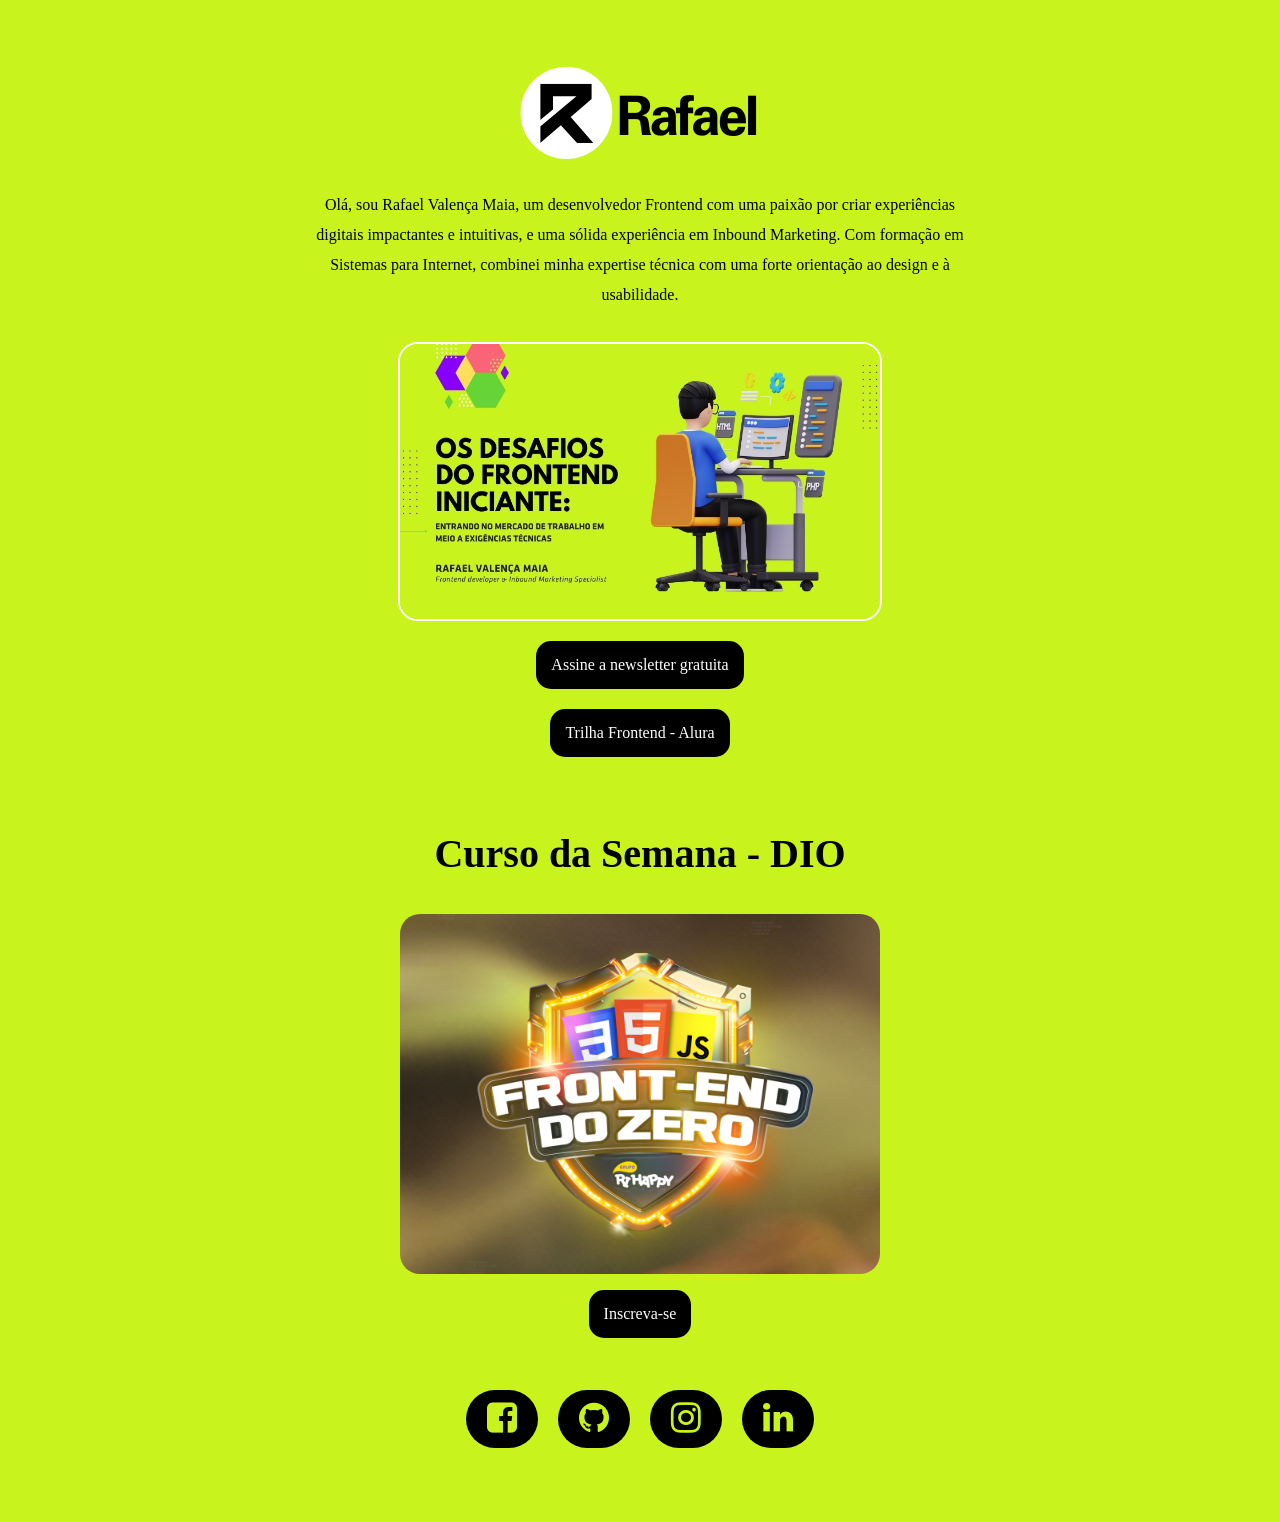
==== index.html @ 13fc9873 "Rename instagram.html to index.html" ====
<!DOCTYPE html>
<html lang="en">
<head>
   <!--<< Required meta tags >>-->
   <meta charset="UTF-8">
   <meta http-equiv="X-UA-Compatible" content="IE=edge">
   <meta name="viewport" content="width=device-width, initial-scale=1.0">
   <!--<< Title >>-->
   <title>Rafael Valença - Frontend Developer & Inboud Marketing</title>
   <!--<< Favcion >>-->
   <link rel="shortcut icon" href="assets/img/logo/favicon.png">
   <!--<< Bootstrap min.css >>-->
   <link rel="stylesheet" href="assets/css/instagram.css">

   <link rel="stylesheet" href="assets/font-awesome-4.7.0/css/font-awesome.min.css">

      <!-- Meta description e keywords -->
      <meta name="description" content="Rafael Valença é especializado em desenvolvimento de sites customizados na plataforma WordPress. Com experiência em colaboração com pequenas agências e especialistas em marketing digital, Rafael cria sites impactantes e otimizados para SEO para pequenas e médias empresas." />
      <meta name="keywords" content="WordPress, Desenvolvimento Web, Customização de Sites, Pequenas Empresas, Marketing Digital, Custom WordPress Development, WordPress Web Design, Small Business Website Design, Freelance Web Developer, Digital Marketing Solutions, SEO-Optimized Websites, Responsive Website Design, Custom Web Solutions" />
      <meta name="google-site-verification" content="rYfUQGf7hMKMvLVoPTkw195YuOYAtj9fKNGAuVqi3V0" />
   
      <!-- Open Graph para Facebook -->
      <meta property="og:title" content="Rafael Valença - Frontend Developer  & Inboud Marketing  Specialist" />
      <meta property="og:description" content="Rafael Valença é especializado em desenvolvimento de sites customizados na plataforma WordPress, criando soluções digitais para pequenas e médias empresas." />
      <meta property="og:image" content="https://i.imgur.com/N4HaSor.png" />
      <meta property="og:image:width" content="1200" />
      <meta property="og:image:height" content="630" />
      <meta property="og:url" content="https://rafaelvalenca.tech/" />
      <meta property="og:type" content="website" />
   
      <!-- Twitter Card -->
      <meta name="twitter:card" content="summary_large_image" />
      <meta name="twitter:title" content="Rafael Valença - Frontend Developer  & Inboud Marketing  Specialist" />
      <meta name="twitter:description" content="Desenvolvimento de sites customizados em WordPress para pequenas e médias empresas." />
      <meta name="twitter:image" content="https://i.imgur.com/N4HaSor.png" />
      <meta name="twitter:image:width" content="1200" />
      <meta name="twitter:image:height" content="630" />
      <meta name="twitter:url" content="https://rafaelvalenca.tech/" />

</head>
<body>
    <div class="container-instagram">  

        <div class="logo-insta">
            <img src="assets/img/logo/Logo-Insta.png" alt="Logo para Instagram">
        </div>

        <div class="descricao">
            <p>
                Olá, sou Rafael Valença Maia, um desenvolvedor Frontend com uma paixão por criar experiências digitais impactantes e intuitivas, 
                e uma sólida experiência em Inbound Marketing. Com formação em Sistemas para Internet, combinei minha expertise técnica com uma 
                forte orientação ao design e à usabilidade.
            </p>
        </div>

        <div class="botoes">
            <ul>
                <img src="assets/img/blog/Os desafios do frontend iniciante.jpg" alt=" Newsletter" class="newslt">

                <li><a href="#">Assine a newsletter gratuita</a></li>
                <li><a href="#">Trilha Frontend - Alura</a></li>
            
            </ul>
        </div>

        <div class="cursos">

            <h1>Curso da Semana - DIO</h1>

            <img src="assets/img/banner/curso-front.png" alt=" Curso Frontend - DIO">

        </div>

        <div class="botoes">
            <ul>
                <li><a href="#">Inscreva-se</a></li>
            </ul>
        </div>

        <div class="midias">
            <ul>
                <li>
                   <a href="https://www.facebook.com/profile.php?id=61565462813163">
                    <i class="fa fa-facebook-square" aria-hidden="true"></i>

                   </a>
                </li>
                <li>
                   <a href="https://github.com/rafvmaia/">
                    <i class="fa fa-github" aria-hidden="true"></i>
                   </a>
                </li>
                <li>
                   <a href="https://www.instagram.com/rafaelvmaia">
                    <i class="fa fa-instagram" aria-hidden="true"></i>
                   </a>
                </li>
                <li>
                   <a href="https://www.linkedin.com/in/rafvmaia/">
                    <i class="fa fa-linkedin" aria-hidden="true"></i>
                   </a>
                </li>
             </ul>
        </div>

    </div> 

</body>
</html>
---- assets/css/instagram.css ----
body{
    background-color: #C9F31D;
    display: flex;
    justify-content: center;
    align-items: center;
}

.container-instagram{
    display: flex;
    flex-direction: column;
    align-items: center;
    justify-items: center;
    align-content: center;
    padding: 50px;
    width: 650px;
}

.container-instagram .descricao{
    width: 650px;
}

.container-instagram .descricao p{
    font-family: "Poppins";
    text-align: center;
    line-height: 30px;
    font-weight: 400;
}

.container-instagram .botoes{

    display: flex;
    flex-direction: column;
    justify-content: center;
    align-items: center;
}

.container-instagram > .botoes > ul{
    display: flex;
    flex-direction: column;
    align-items: center;
    padding: 0;
}
.container-instagram > .botoes > ul > li{
    display: flex;
    flex-direction: column;
    list-style: none;
    font-family: "Poppins";
    text-align: center;
    align-items: center;
}
.container-instagram > .botoes > ul > li a{
    text-decoration: none;
    background-color: #000;
    color: #fff;
    font-weight: 500;
    margin-bottom: 20px;
    padding: 15px;
    border-radius: 15px;
}
.container-instagram > .botoes > ul > li a:hover{
    background-color: #fff;
    color: #000;
}
.container-instagram > .cursos{
    display: flex;
    flex-direction: column;
    justify-content: center;
    align-items: center;
}
.container-instagram > .cursos h1{
    font-family: "Poppins";
    font-size: 40px;
    padding: 10px;
}
.container-instagram > .cursos img{
    width: 480px;
    border-radius: 20px;
    align-items: center;
    justify-content: center;
}
.container-instagram > .midias{
    display: flex;
    flex-direction: row;
    gap: 20px;
}

.container-instagram > .midias ul{
    display: flex;
    flex-direction: row;
    align-items: center;
    padding: 0;
    gap: 20px;
}

.container-instagram > .midias > ul > li{
    display: flex;
    flex-direction: row;
    list-style: none;
    font-family: "Poppins";
    text-align: center;
    align-items: center;
    color: #000;
    font-size: 35px;
}
.container-instagram > .midias > ul > li a{
    text-decoration: none;
    color: #C9F31D;
    background-color: #000;
    font-weight: 600;
    border: 1px dotted #000;
    border-radius: 50px;
    padding: 8px 20px 8px 20px;
}
.container-instagram > .midias > ul > li a:hover{
    border: 1px dotted #fff;
    border-radius: 50px;
    padding: 8px 20px 8px 20px;
    color: #000;
    background-color: #fff;
}

.container-instagram > .botoes img{
    border-radius: 20px;
    width: 480px;
    margin-bottom: 20px;
    border: 2px solid #fff;
}

@media (max-width: 767px) {
    .container-instagram{
        display: flex;
        flex-direction: column;
        align-content: center;
        width: 100%;
    }
    .container-instagram .descricao{
        width: 100%;
    }
    .container-instagram .descricao p{
        font-size: 20px;
        line-height: 35px;
    }
    .container-instagram .cursos{
        width: 100%;
    }
    .container-instagram .cursos h1{
        text-align: center;
        font-weight: 600;
        font-size: 45px;
        line-height: 45px;
    }
    .container-instagram .cursos img{
        width: 100%;
        border: 2px solid #fff;
    }

    .container-instagram > .botoes > ul > li a{
        text-decoration: none;
        background-color: #fff;
        color: black;
        font-weight: 600;
        margin-bottom: 20px;
        padding: 10px 25px 10px 25px;
        border-radius: 15px;
        font-size: 20px;
    }
}
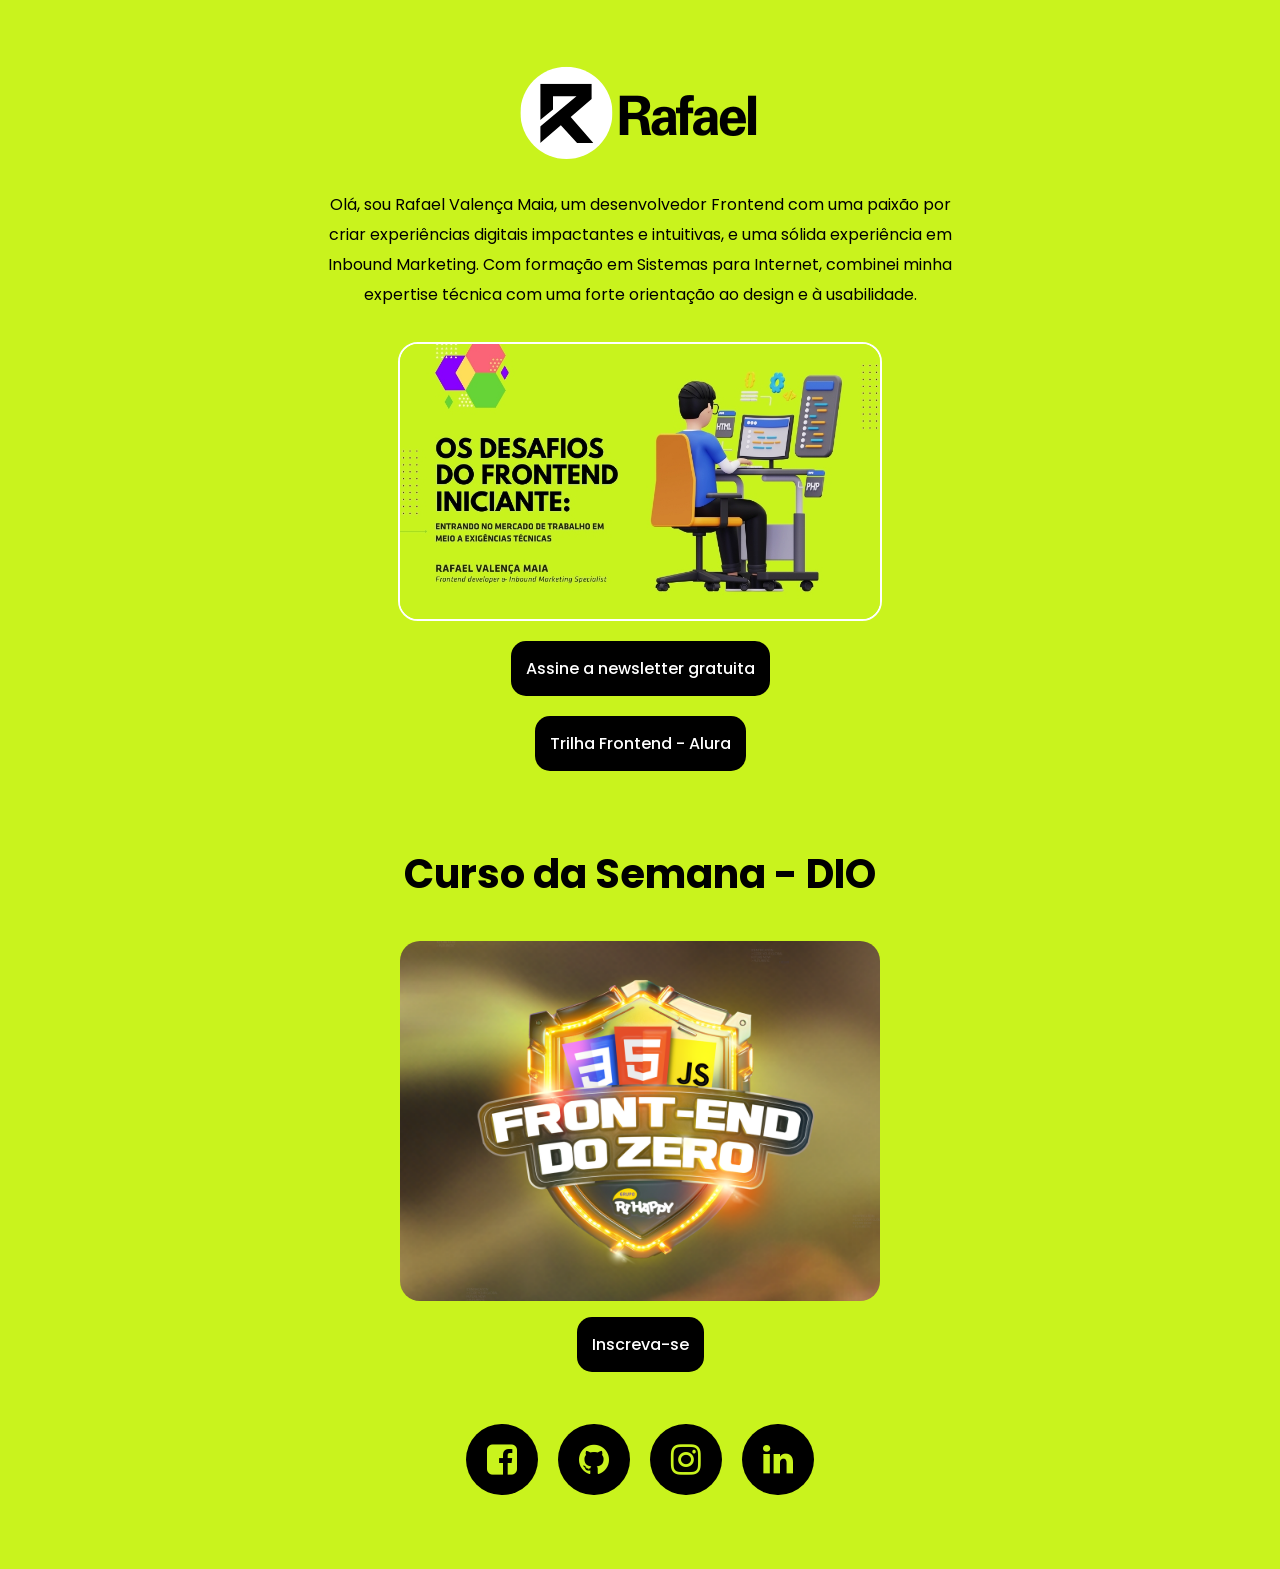
==== commit 6d997b65: "Update index.html" ====
--- a/index.html
+++ b/index.html
@@ -14,6 +14,10 @@
 
    <link rel="stylesheet" href="assets/font-awesome-4.7.0/css/font-awesome.min.css">
 
+       <link
+      href="https://fonts.googleapis.com/css2?family=Poppins:ital,wght@0,100;0,200;0,300;0,400;0,500;0,600;0,700;0,800;0,900;1,100;1,200;1,300;1,400;1,500;1,600;1,700;1,800;1,900&display=swap"
+      rel="stylesheet"
+    />
       <!-- Meta description e keywords -->
       <meta name="description" content="Rafael Valença é especializado em desenvolvimento de sites customizados na plataforma WordPress. Com experiência em colaboração com pequenas agências e especialistas em marketing digital, Rafael cria sites impactantes e otimizados para SEO para pequenas e médias empresas." />
       <meta name="keywords" content="WordPress, Desenvolvimento Web, Customização de Sites, Pequenas Empresas, Marketing Digital, Custom WordPress Development, WordPress Web Design, Small Business Website Design, Freelance Web Developer, Digital Marketing Solutions, SEO-Optimized Websites, Responsive Website Design, Custom Web Solutions" />
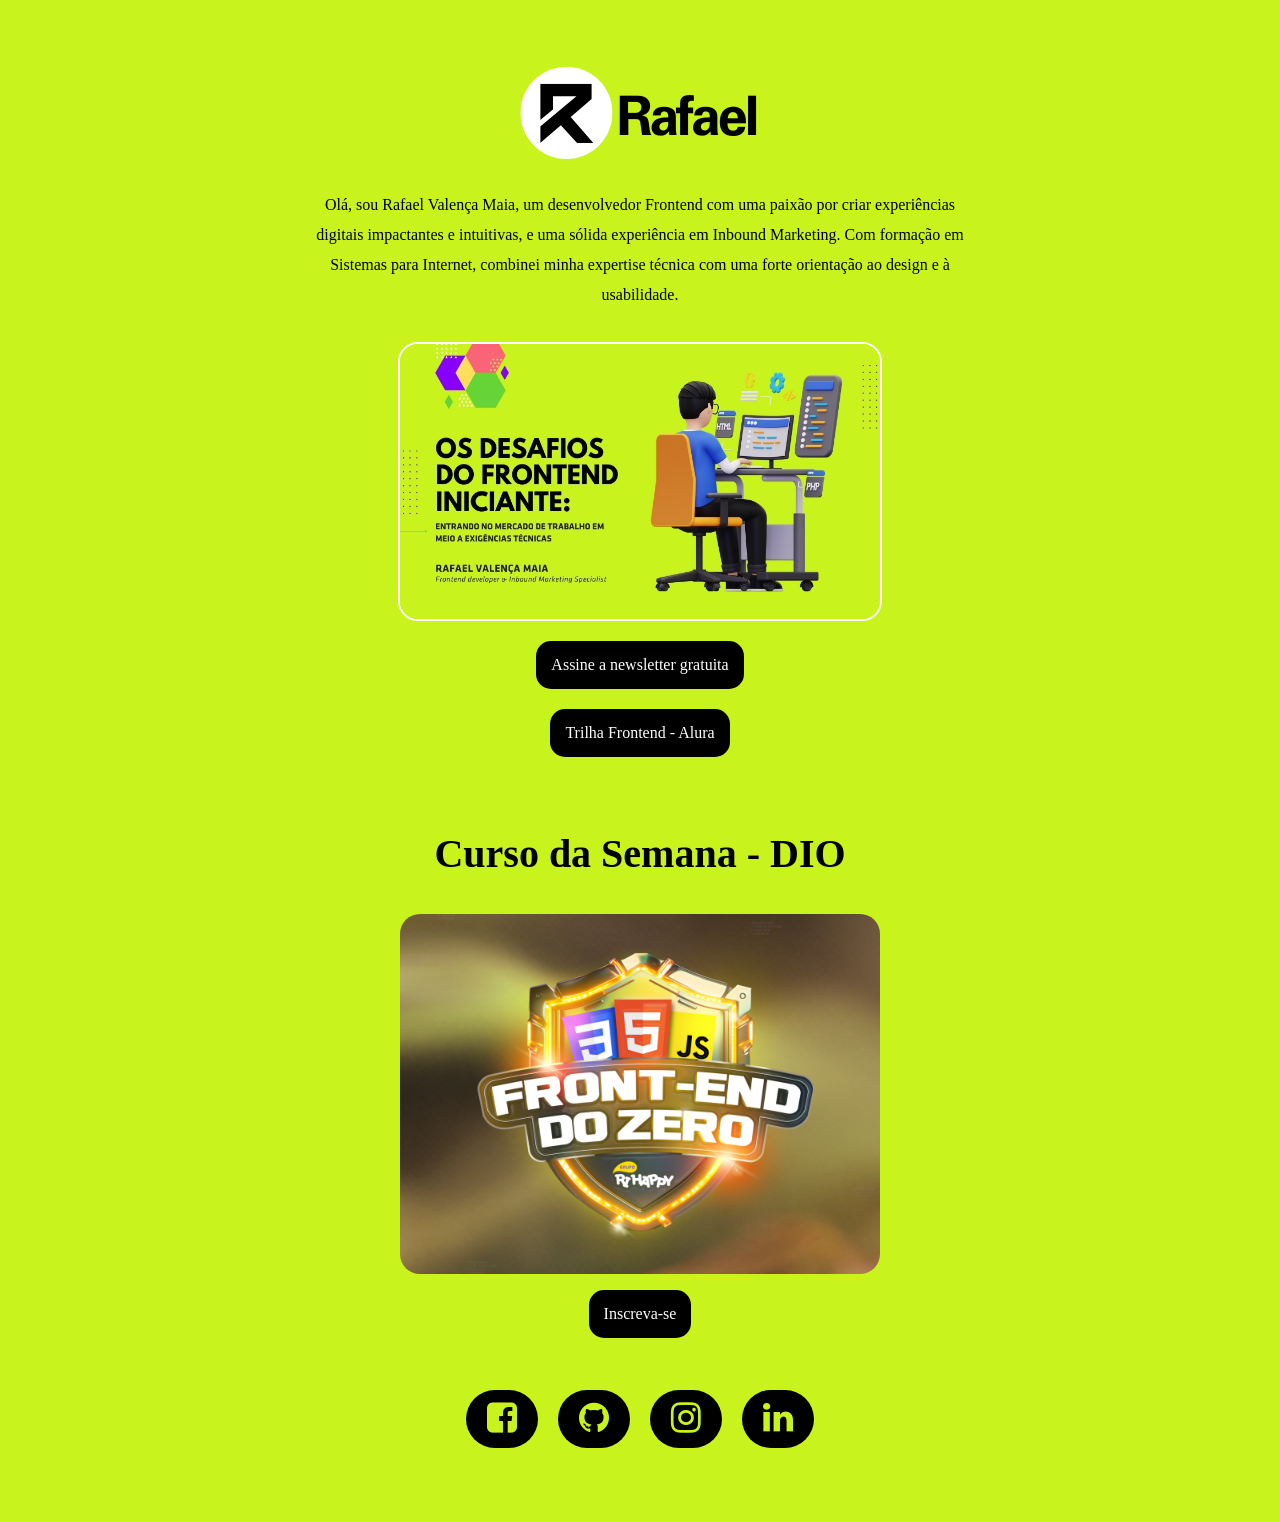
==== commit ed266ec5: "updates" ====
--- a/index.html
+++ b/index.html
@@ -14,10 +14,6 @@
 
    <link rel="stylesheet" href="assets/font-awesome-4.7.0/css/font-awesome.min.css">
 
-       <link
-      href="https://fonts.googleapis.com/css2?family=Poppins:ital,wght@0,100;0,200;0,300;0,400;0,500;0,600;0,700;0,800;0,900;1,100;1,200;1,300;1,400;1,500;1,600;1,700;1,800;1,900&display=swap"
-      rel="stylesheet"
-    />
       <!-- Meta description e keywords -->
       <meta name="description" content="Rafael Valença é especializado em desenvolvimento de sites customizados na plataforma WordPress. Com experiência em colaboração com pequenas agências e especialistas em marketing digital, Rafael cria sites impactantes e otimizados para SEO para pequenas e médias empresas." />
       <meta name="keywords" content="WordPress, Desenvolvimento Web, Customização de Sites, Pequenas Empresas, Marketing Digital, Custom WordPress Development, WordPress Web Design, Small Business Website Design, Freelance Web Developer, Digital Marketing Solutions, SEO-Optimized Websites, Responsive Website Design, Custom Web Solutions" />
@@ -110,4 +106,4 @@
     </div> 
 
 </body>
-</html>
+</html>
--- a/assets/css/instagram.css
+++ b/assets/css/instagram.css
@@ -1,167 +1,171 @@
-body{
-    background-color: #C9F31D;
-    display: flex;
-    justify-content: center;
-    align-items: center;
+body {
+  background-color: #c9f31d;
+  display: flex;
+  justify-content: center;
+  align-items: center;
 }
 
-.container-instagram{
-    display: flex;
-    flex-direction: column;
-    align-items: center;
-    justify-items: center;
-    align-content: center;
-    padding: 50px;
-    width: 650px;
+.container-instagram {
+  display: flex;
+  flex-direction: column;
+  align-items: center;
+  justify-items: center;
+  align-content: center;
+  padding: 50px;
+  width: 650px;
 }
 
-.container-instagram .descricao{
-    width: 650px;
+.container-instagram .descricao {
+  width: 650px;
 }
 
-.container-instagram .descricao p{
-    font-family: "Poppins";
-    text-align: center;
-    line-height: 30px;
-    font-weight: 400;
+.container-instagram .descricao p {
+  font-family: "Poppins";
+  text-align: center;
+  line-height: 30px;
+  font-weight: 400;
 }
 
-.container-instagram .botoes{
-
-    display: flex;
-    flex-direction: column;
-    justify-content: center;
-    align-items: center;
+.container-instagram .botoes {
+  display: flex;
+  flex-direction: column;
+  justify-content: center;
+  align-items: center;
 }
 
-.container-instagram > .botoes > ul{
-    display: flex;
-    flex-direction: column;
-    align-items: center;
-    padding: 0;
+.container-instagram > .botoes > ul {
+  display: flex;
+  flex-direction: column;
+  align-items: center;
+  padding: 0;
 }
-.container-instagram > .botoes > ul > li{
-    display: flex;
-    flex-direction: column;
-    list-style: none;
-    font-family: "Poppins";
-    text-align: center;
-    align-items: center;
+.container-instagram > .botoes > ul > li {
+  display: flex;
+  flex-direction: column;
+  list-style: none;
+  font-family: "Poppins";
+  text-align: center;
+  align-items: center;
 }
-.container-instagram > .botoes > ul > li a{
-    text-decoration: none;
-    background-color: #000;
-    color: #fff;
-    font-weight: 500;
-    margin-bottom: 20px;
-    padding: 15px;
-    border-radius: 15px;
+.container-instagram > .botoes > ul > li a {
+  text-decoration: none;
+  background-color: #000;
+  color: #fff;
+  font-weight: 500;
+  margin-bottom: 20px;
+  padding: 15px;
+  border-radius: 15px;
 }
-.container-instagram > .botoes > ul > li a:hover{
-    background-color: #fff;
-    color: #000;
+.container-instagram > .botoes > ul > li a:hover {
+  background-color: #fff;
+  color: #000;
 }
-.container-instagram > .cursos{
-    display: flex;
-    flex-direction: column;
-    justify-content: center;
-    align-items: center;
+.container-instagram > .cursos {
+  display: flex;
+  flex-direction: column;
+  justify-content: center;
+  align-items: center;
 }
-.container-instagram > .cursos h1{
-    font-family: "Poppins";
-    font-size: 40px;
-    padding: 10px;
+.container-instagram > .cursos h1 {
+  font-family: "Poppins";
+  font-size: 40px;
+  padding: 10px;
 }
-.container-instagram > .cursos img{
-    width: 480px;
-    border-radius: 20px;
-    align-items: center;
-    justify-content: center;
+.container-instagram > .cursos img {
+  width: 480px;
+  border-radius: 20px;
+  align-items: center;
+  justify-content: center;
 }
-.container-instagram > .midias{
-    display: flex;
-    flex-direction: row;
-    gap: 20px;
+.container-instagram > .midias {
+  display: flex;
+  flex-direction: row;
+  gap: 20px;
 }
 
-.container-instagram > .midias ul{
-    display: flex;
-    flex-direction: row;
-    align-items: center;
-    padding: 0;
-    gap: 20px;
+.container-instagram > .midias ul {
+  display: flex;
+  flex-direction: row;
+  align-items: center;
+  padding: 0;
+  gap: 20px;
 }
 
-.container-instagram > .midias > ul > li{
-    display: flex;
-    flex-direction: row;
-    list-style: none;
-    font-family: "Poppins";
-    text-align: center;
-    align-items: center;
-    color: #000;
-    font-size: 35px;
+.container-instagram > .midias > ul > li {
+  display: flex;
+  flex-direction: row;
+  list-style: none;
+  font-family: "Poppins";
+  text-align: center;
+  align-items: center;
+  color: #000;
+  font-size: 35px;
 }
-.container-instagram > .midias > ul > li a{
-    text-decoration: none;
-    color: #C9F31D;
-    background-color: #000;
-    font-weight: 600;
-    border: 1px dotted #000;
-    border-radius: 50px;
-    padding: 8px 20px 8px 20px;
+.container-instagram > .midias > ul > li a {
+  text-decoration: none;
+  color: #c9f31d;
+  background-color: #000;
+  font-weight: 600;
+  border: 1px dotted #000;
+  border-radius: 50px;
+  padding: 8px 20px 8px 20px;
 }
-.container-instagram > .midias > ul > li a:hover{
-    border: 1px dotted #fff;
-    border-radius: 50px;
-    padding: 8px 20px 8px 20px;
-    color: #000;
-    background-color: #fff;
+.container-instagram > .midias > ul > li a:hover {
+  border: 1px dotted #fff;
+  border-radius: 50px;
+  padding: 8px 20px 8px 20px;
+  color: #000;
+  background-color: #fff;
 }
 
-.container-instagram > .botoes img{
-    border-radius: 20px;
-    width: 480px;
-    margin-bottom: 20px;
-    border: 2px solid #fff;
+.container-instagram > .botoes img {
+  border-radius: 20px;
+  width: 480px;
+  margin-bottom: 20px;
+  border: 2px solid #fff;
 }
 
 @media (max-width: 767px) {
-    .container-instagram{
-        display: flex;
-        flex-direction: column;
-        align-content: center;
-        width: 100%;
-    }
-    .container-instagram .descricao{
-        width: 100%;
-    }
-    .container-instagram .descricao p{
-        font-size: 20px;
-        line-height: 35px;
-    }
-    .container-instagram .cursos{
-        width: 100%;
-    }
-    .container-instagram .cursos h1{
-        text-align: center;
-        font-weight: 600;
-        font-size: 45px;
-        line-height: 45px;
-    }
-    .container-instagram .cursos img{
-        width: 100%;
-        border: 2px solid #fff;
-    }
+  .container-instagram {
+    display: flex;
+    flex-direction: column;
+    align-content: center;
+    width: 100%;
+  }
+  .container-instagram .descricao {
+    width: 100%;
+  }
+  .container-instagram .descricao p {
+    font-size: 20px;
+    line-height: 35px;
+  }
+  .container-instagram .cursos {
+    width: 100%;
+  }
+  .container-instagram .cursos h1 {
+    text-align: center;
+    font-weight: 600;
+    font-size: 45px;
+    line-height: 45px;
+  }
+  .container-instagram .cursos img {
+    width: 100%;
+    border: 2px solid #fff;
+  }
 
-    .container-instagram > .botoes > ul > li a{
-        text-decoration: none;
-        background-color: #fff;
-        color: black;
-        font-weight: 600;
-        margin-bottom: 20px;
-        padding: 10px 25px 10px 25px;
-        border-radius: 15px;
-        font-size: 20px;
-    }
-}+  .container-instagram .botoes img {
+    width: 100%;
+    border: 2px solid #fff;
+  }
+
+  .container-instagram > .botoes > ul > li a {
+    text-decoration: none;
+    background-color: #fff;
+    color: black;
+    font-weight: 600;
+    margin-bottom: 20px;
+    padding: 10px 25px 10px 25px;
+    border-radius: 15px;
+    font-size: 20px;
+  }
+}
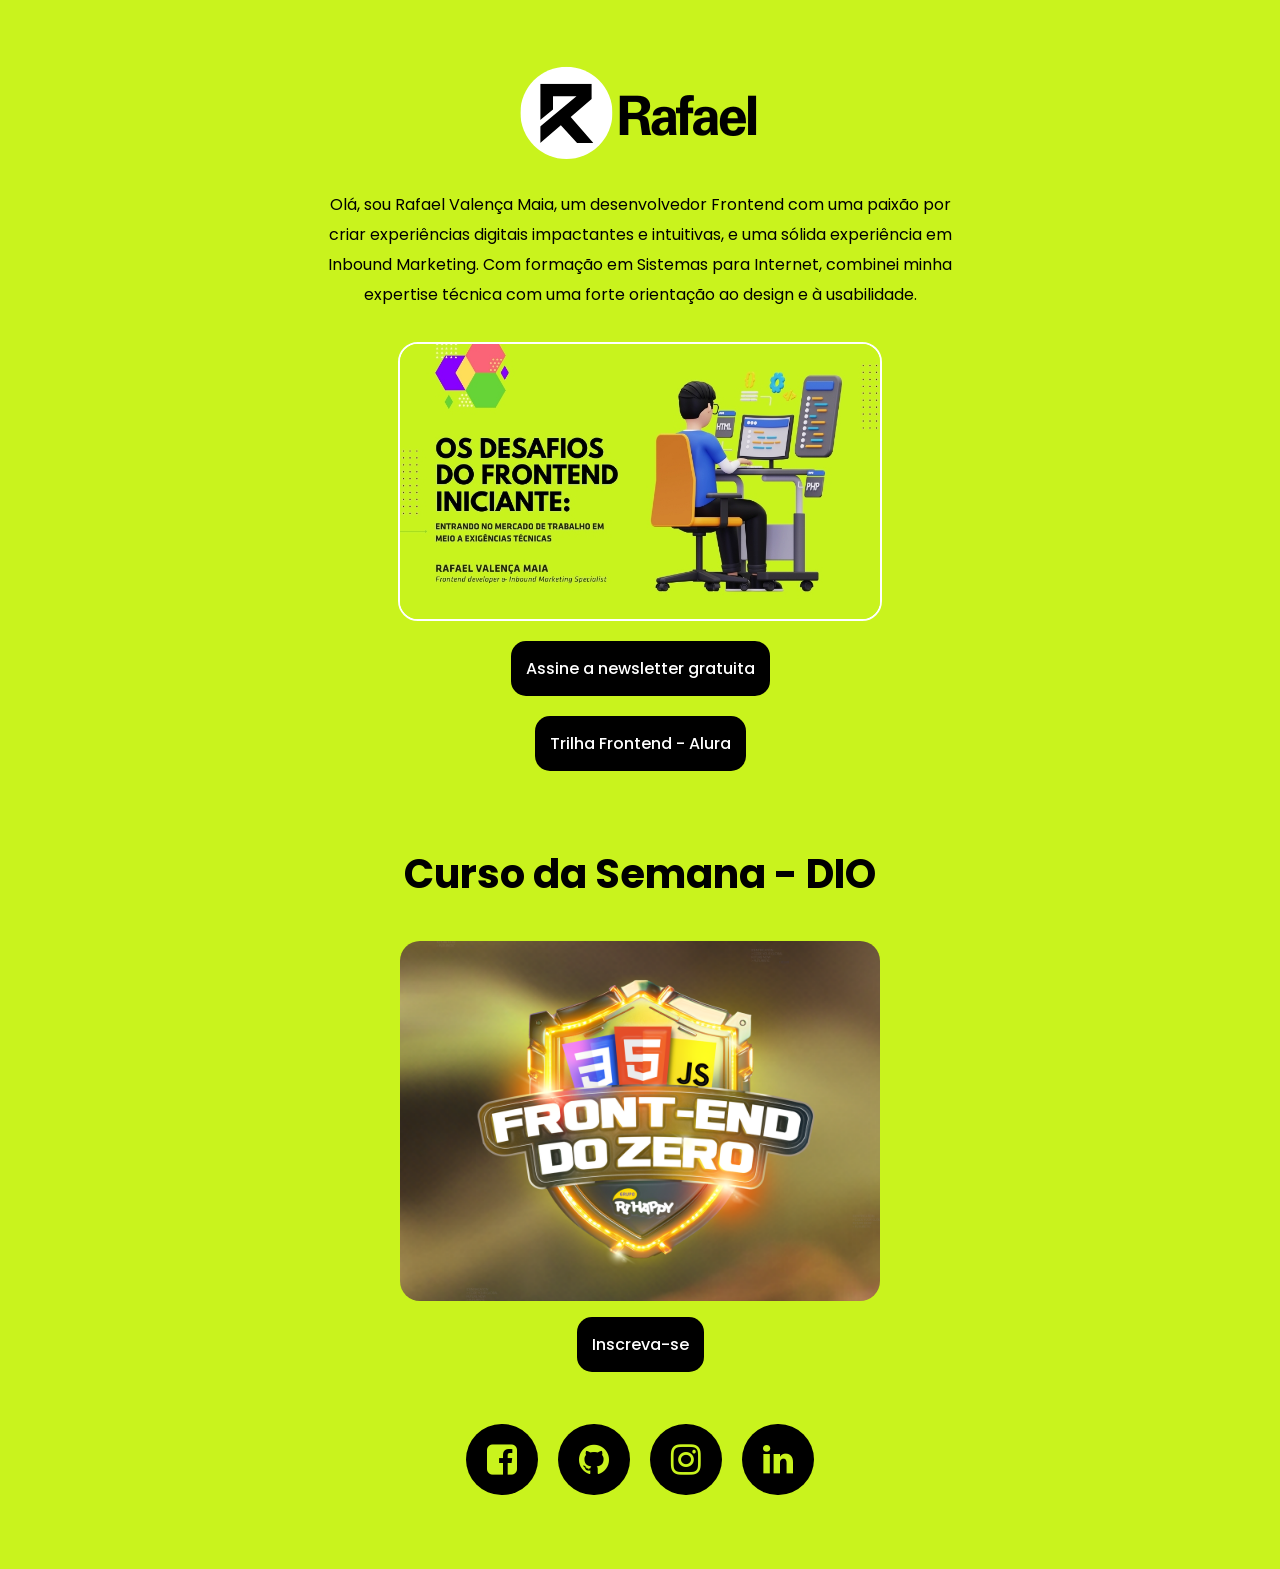
==== commit 9ef29162: "Merge branch 'main' of https://github.com/rafvmaia/instagram" ====
--- a/index.html
+++ b/index.html
@@ -14,6 +14,10 @@
 
    <link rel="stylesheet" href="assets/font-awesome-4.7.0/css/font-awesome.min.css">
 
+       <link
+      href="https://fonts.googleapis.com/css2?family=Poppins:ital,wght@0,100;0,200;0,300;0,400;0,500;0,600;0,700;0,800;0,900;1,100;1,200;1,300;1,400;1,500;1,600;1,700;1,800;1,900&display=swap"
+      rel="stylesheet"
+    />
       <!-- Meta description e keywords -->
       <meta name="description" content="Rafael Valença é especializado em desenvolvimento de sites customizados na plataforma WordPress. Com experiência em colaboração com pequenas agências e especialistas em marketing digital, Rafael cria sites impactantes e otimizados para SEO para pequenas e médias empresas." />
       <meta name="keywords" content="WordPress, Desenvolvimento Web, Customização de Sites, Pequenas Empresas, Marketing Digital, Custom WordPress Development, WordPress Web Design, Small Business Website Design, Freelance Web Developer, Digital Marketing Solutions, SEO-Optimized Websites, Responsive Website Design, Custom Web Solutions" />
@@ -106,4 +110,4 @@
     </div> 
 
 </body>
-</html>+</html>
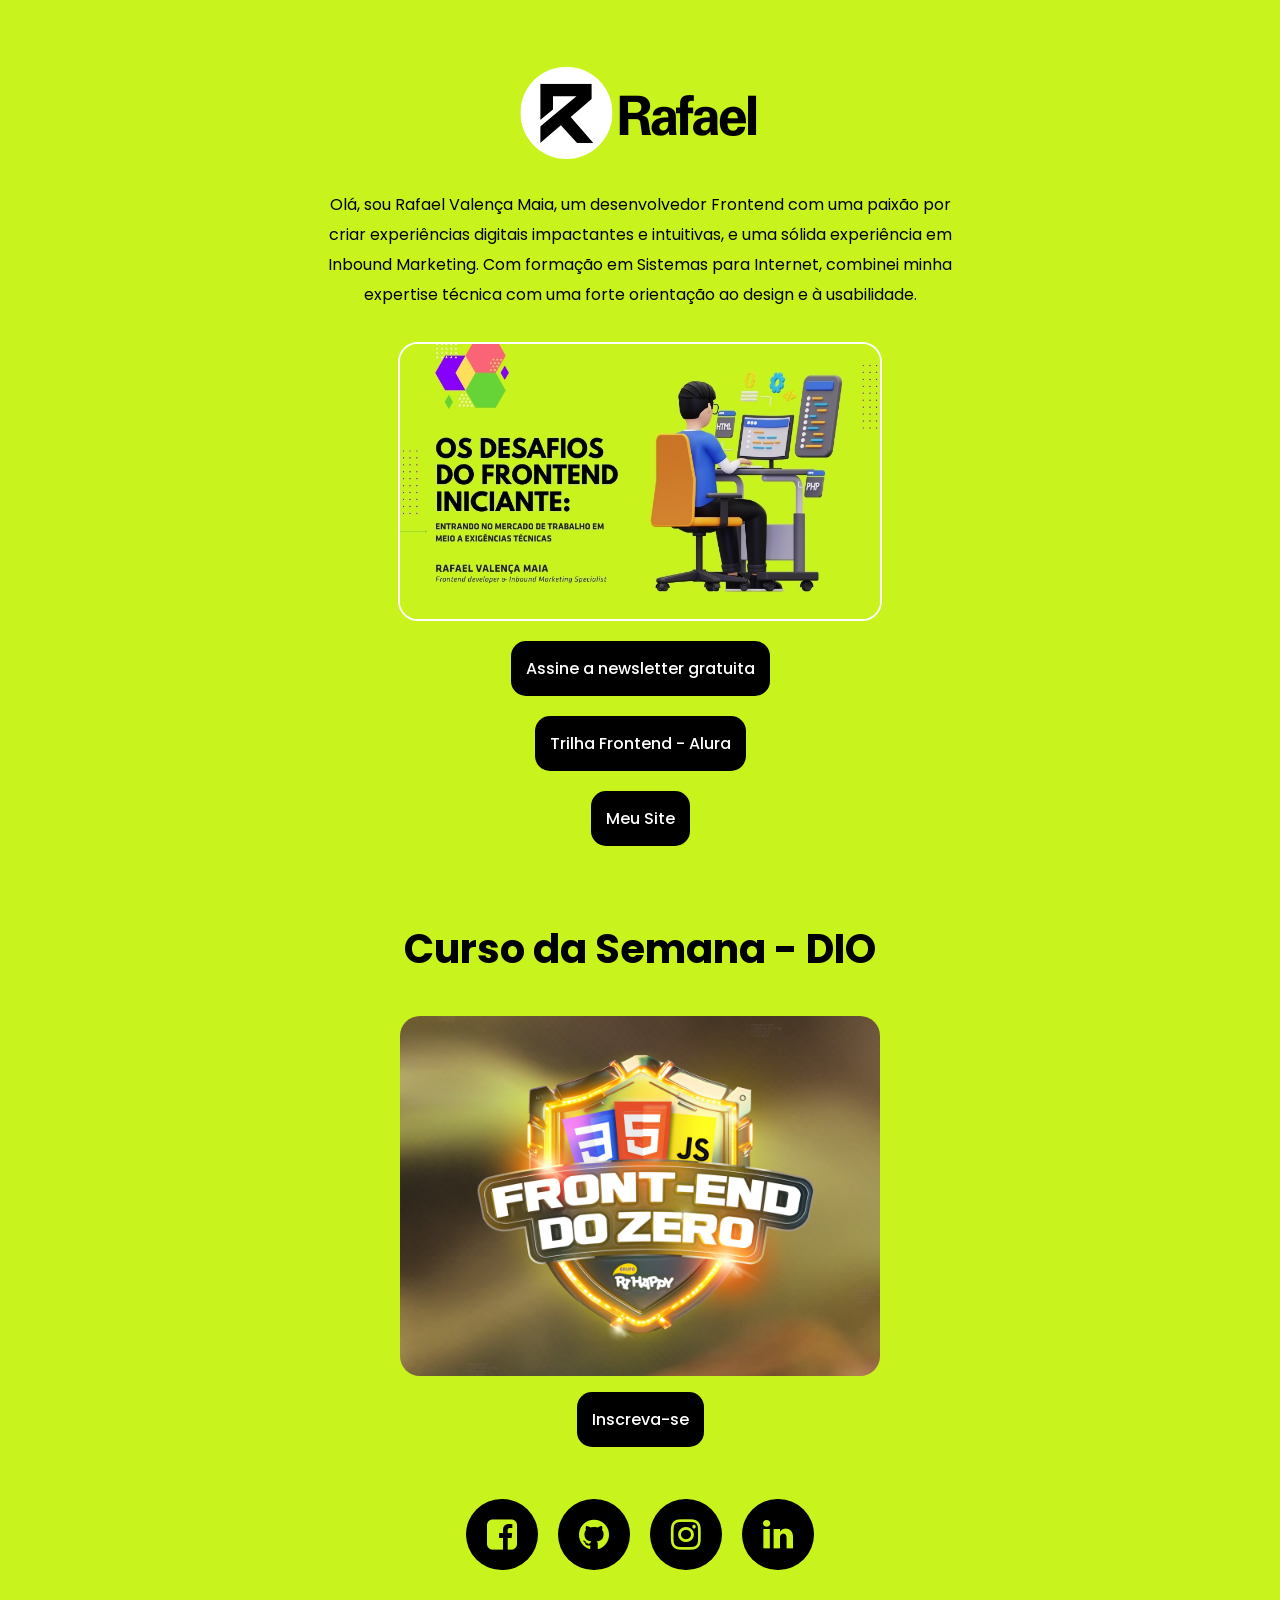
==== commit 9ba8575b: "ADD Links" ====
--- a/index.html
+++ b/index.html
@@ -61,8 +61,9 @@
             <ul>
                 <img src="assets/img/blog/Os desafios do frontend iniciante.jpg" alt=" Newsletter" class="newslt">
 
-                <li><a href="#">Assine a newsletter gratuita</a></li>
-                <li><a href="#">Trilha Frontend - Alura</a></li>
+                <li><a href="https://www.linkedin.com/build-relation/newsletter-follow?entityUrn=7242708868097560577" target="_blank" rel="noopener noreferrer">Assine a newsletter gratuita</a></li>
+                <li><a href="https://cursos.alura.com.br/na-trilha-do-dev-newsletter-rafvmaia-1726833619086-p828919" target="_blank" rel="noopener noreferrer">Trilha Frontend - Alura</a></li>
+                <li><a href="https://rafaelvalenca.tech" target="_blank" rel="noopener noreferrer">Meu Site</a></li>
             
             </ul>
         </div>
@@ -77,30 +78,30 @@
 
         <div class="botoes">
             <ul>
-                <li><a href="#">Inscreva-se</a></li>
+                <li><a href="https://www.dio.me/bootcamp/coding-future-front-end-do-zero?ref=CG" target="_blank" rel="noopener noreferrer">Inscreva-se</a></li>
             </ul>
         </div>
 
         <div class="midias">
             <ul>
                 <li>
-                   <a href="https://www.facebook.com/profile.php?id=61565462813163">
+                   <a href="https://www.facebook.com/profile.php?id=61565462813163" target="_blank" rel="noopener noreferrer">
                     <i class="fa fa-facebook-square" aria-hidden="true"></i>
 
                    </a>
                 </li>
                 <li>
-                   <a href="https://github.com/rafvmaia/">
+                   <a href="https://github.com/rafvmaia/" target="_blank" rel="noopener noreferrer">
                     <i class="fa fa-github" aria-hidden="true"></i>
                    </a>
                 </li>
                 <li>
-                   <a href="https://www.instagram.com/rafaelvmaia">
+                   <a href="https://www.instagram.com/rafaelvmaia" target="_blank" rel="noopener noreferrer">
                     <i class="fa fa-instagram" aria-hidden="true"></i>
                    </a>
                 </li>
                 <li>
-                   <a href="https://www.linkedin.com/in/rafvmaia/">
+                   <a href="https://www.linkedin.com/in/rafvmaia/" target="_blank" rel="noopener noreferrer">
                     <i class="fa fa-linkedin" aria-hidden="true"></i>
                    </a>
                 </li>
--- a/assets/css/instagram.css
+++ b/assets/css/instagram.css
@@ -145,7 +145,7 @@
   .container-instagram .cursos h1 {
     text-align: center;
     font-weight: 600;
-    font-size: 45px;
+    font-size: 35px;
     line-height: 45px;
   }
   .container-instagram .cursos img {
@@ -160,12 +160,31 @@
 
   .container-instagram > .botoes > ul > li a {
     text-decoration: none;
-    background-color: #fff;
-    color: black;
+    background-color: #000;
+    color: #fff;
     font-weight: 600;
     margin-bottom: 20px;
     padding: 10px 25px 10px 25px;
     border-radius: 15px;
     font-size: 20px;
   }
+
+  .container-instagram > .midias > ul > li a {
+    text-decoration: none;
+    color: #c9f31d;
+    background-color: #000;
+    font-weight: 600;
+    border: 1px dotted #000;
+    border-radius: 50px;
+    padding: 0px 12px 0px 12px;
+  }
+
+  .container-instagram > .midias > ul > li a:hover {
+    border: 1px dotted #fff;
+    border-radius: 50px;
+    padding: 0px 12px 0px 12px;
+    color: #000;
+    background-color: #fff;
+  }
+
 }
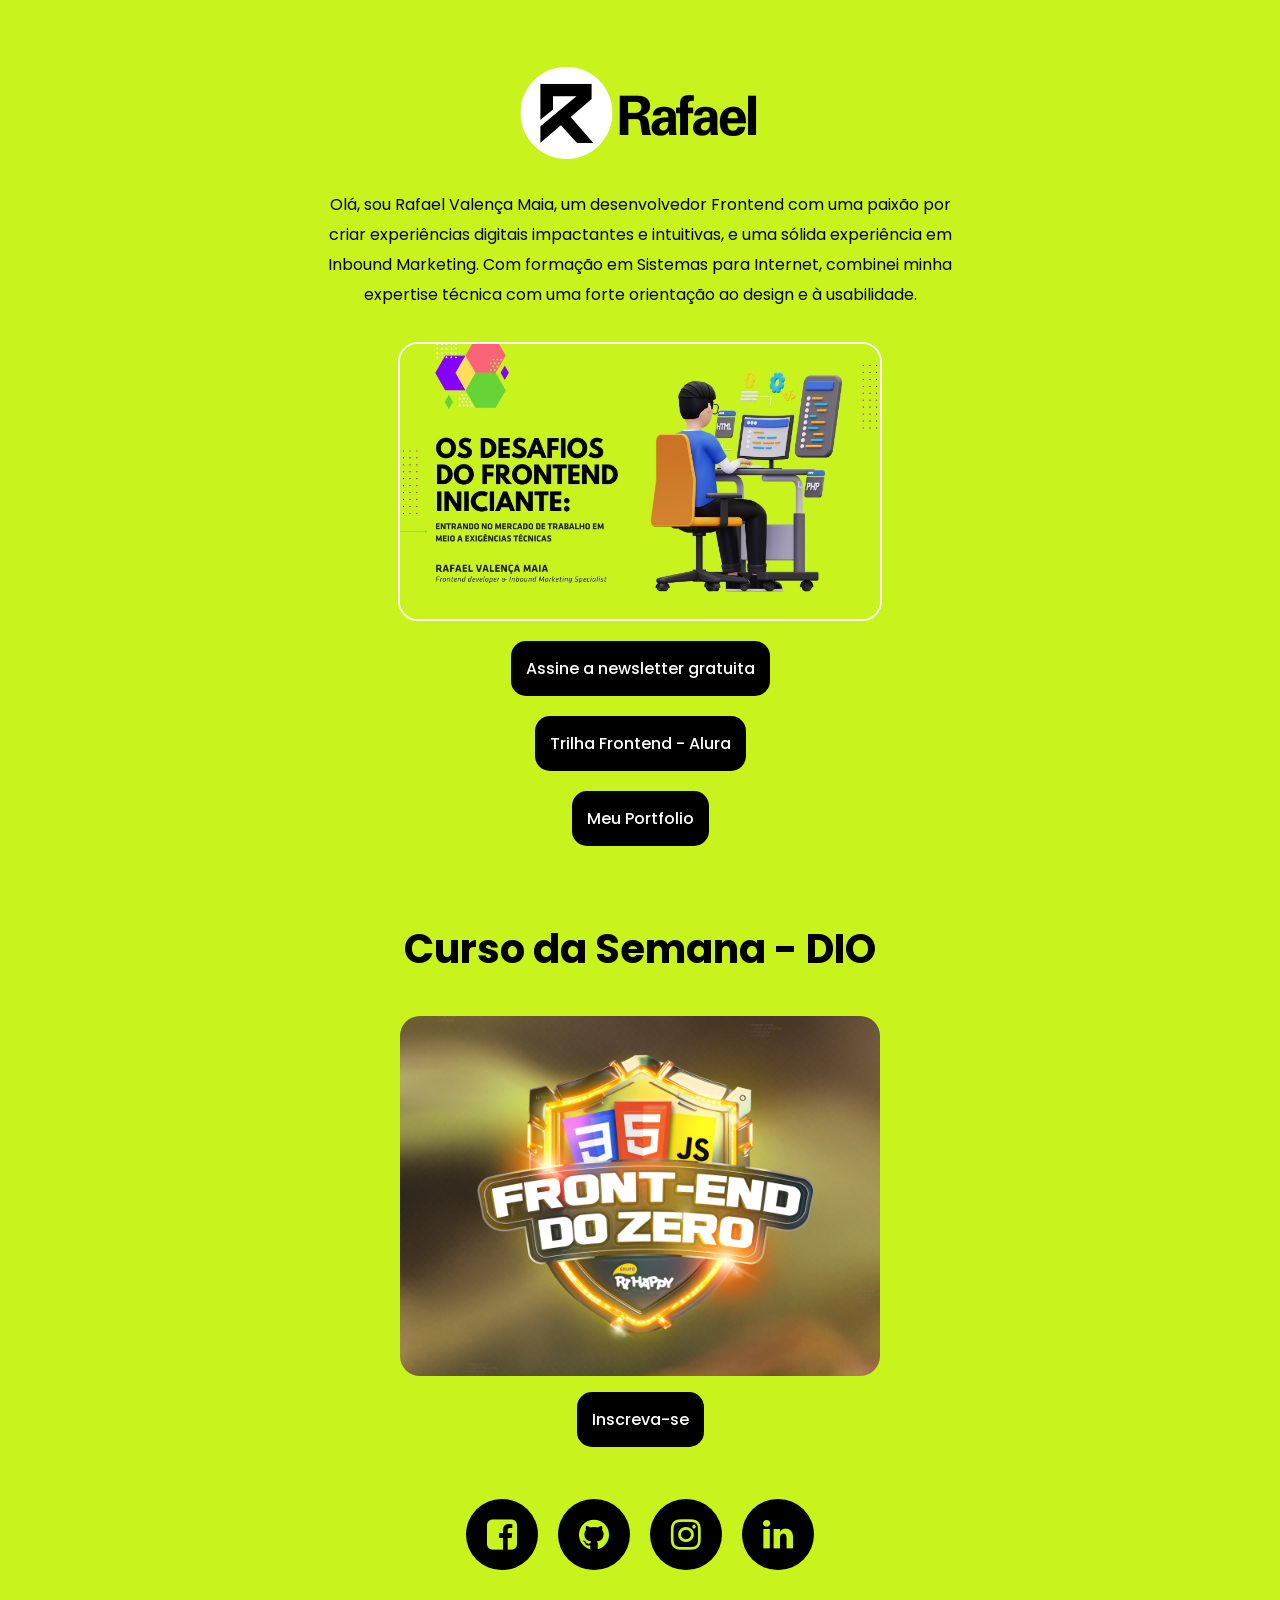
==== commit 71eb9a7c: "Correção do Link do Portfolio" ====
--- a/index.html
+++ b/index.html
@@ -1,114 +1,183 @@
 <!DOCTYPE html>
 <html lang="en">
-<head>
-   <!--<< Required meta tags >>-->
-   <meta charset="UTF-8">
-   <meta http-equiv="X-UA-Compatible" content="IE=edge">
-   <meta name="viewport" content="width=device-width, initial-scale=1.0">
-   <!--<< Title >>-->
-   <title>Rafael Valença - Frontend Developer & Inboud Marketing</title>
-   <!--<< Favcion >>-->
-   <link rel="shortcut icon" href="assets/img/logo/favicon.png">
-   <!--<< Bootstrap min.css >>-->
-   <link rel="stylesheet" href="assets/css/instagram.css">
+  <head>
+    <!--<< Required meta tags >>-->
+    <meta charset="UTF-8" />
+    <meta http-equiv="X-UA-Compatible" content="IE=edge" />
+    <meta name="viewport" content="width=device-width, initial-scale=1.0" />
+    <!--<< Title >>-->
+    <title>Rafael Valença - Frontend Developer & Inboud Marketing</title>
+    <!--<< Favcion >>-->
+    <link rel="shortcut icon" href="assets/img/logo/favicon.png" />
+    <!--<< Bootstrap min.css >>-->
+    <link rel="stylesheet" href="assets/css/instagram.css" />
 
-   <link rel="stylesheet" href="assets/font-awesome-4.7.0/css/font-awesome.min.css">
+    <link
+      rel="stylesheet"
+      href="assets/font-awesome-4.7.0/css/font-awesome.min.css"
+    />
 
-       <link
+    <link
       href="https://fonts.googleapis.com/css2?family=Poppins:ital,wght@0,100;0,200;0,300;0,400;0,500;0,600;0,700;0,800;0,900;1,100;1,200;1,300;1,400;1,500;1,600;1,700;1,800;1,900&display=swap"
       rel="stylesheet"
     />
-      <!-- Meta description e keywords -->
-      <meta name="description" content="Rafael Valença é especializado em desenvolvimento de sites customizados na plataforma WordPress. Com experiência em colaboração com pequenas agências e especialistas em marketing digital, Rafael cria sites impactantes e otimizados para SEO para pequenas e médias empresas." />
-      <meta name="keywords" content="WordPress, Desenvolvimento Web, Customização de Sites, Pequenas Empresas, Marketing Digital, Custom WordPress Development, WordPress Web Design, Small Business Website Design, Freelance Web Developer, Digital Marketing Solutions, SEO-Optimized Websites, Responsive Website Design, Custom Web Solutions" />
-      <meta name="google-site-verification" content="rYfUQGf7hMKMvLVoPTkw195YuOYAtj9fKNGAuVqi3V0" />
-   
-      <!-- Open Graph para Facebook -->
-      <meta property="og:title" content="Rafael Valença - Frontend Developer  & Inboud Marketing  Specialist" />
-      <meta property="og:description" content="Rafael Valença é especializado em desenvolvimento de sites customizados na plataforma WordPress, criando soluções digitais para pequenas e médias empresas." />
-      <meta property="og:image" content="https://i.imgur.com/N4HaSor.png" />
-      <meta property="og:image:width" content="1200" />
-      <meta property="og:image:height" content="630" />
-      <meta property="og:url" content="https://rafaelvalenca.tech/" />
-      <meta property="og:type" content="website" />
-   
-      <!-- Twitter Card -->
-      <meta name="twitter:card" content="summary_large_image" />
-      <meta name="twitter:title" content="Rafael Valença - Frontend Developer  & Inboud Marketing  Specialist" />
-      <meta name="twitter:description" content="Desenvolvimento de sites customizados em WordPress para pequenas e médias empresas." />
-      <meta name="twitter:image" content="https://i.imgur.com/N4HaSor.png" />
-      <meta name="twitter:image:width" content="1200" />
-      <meta name="twitter:image:height" content="630" />
-      <meta name="twitter:url" content="https://rafaelvalenca.tech/" />
+    <!-- Meta description e keywords -->
+    <meta
+      name="description"
+      content="Rafael Valença é especializado em desenvolvimento de sites customizados na plataforma WordPress. Com experiência em colaboração com pequenas agências e especialistas em marketing digital, Rafael cria sites impactantes e otimizados para SEO para pequenas e médias empresas."
+    />
+    <meta
+      name="keywords"
+      content="WordPress, Desenvolvimento Web, Customização de Sites, Pequenas Empresas, Marketing Digital, Custom WordPress Development, WordPress Web Design, Small Business Website Design, Freelance Web Developer, Digital Marketing Solutions, SEO-Optimized Websites, Responsive Website Design, Custom Web Solutions"
+    />
+    <meta
+      name="google-site-verification"
+      content="rYfUQGf7hMKMvLVoPTkw195YuOYAtj9fKNGAuVqi3V0"
+    />
 
-</head>
-<body>
-    <div class="container-instagram">  
+    <!-- Open Graph para Facebook -->
+    <meta
+      property="og:title"
+      content="Rafael Valença - Frontend Developer  & Inboud Marketing  Specialist"
+    />
+    <meta
+      property="og:description"
+      content="Rafael Valença é especializado em desenvolvimento de sites customizados na plataforma WordPress, criando soluções digitais para pequenas e médias empresas."
+    />
+    <meta property="og:image" content="https://i.imgur.com/N4HaSor.png" />
+    <meta property="og:image:width" content="1200" />
+    <meta property="og:image:height" content="630" />
+    <meta property="og:url" content="https://rafaelvalenca.tech/" />
+    <meta property="og:type" content="website" />
 
-        <div class="logo-insta">
-            <img src="assets/img/logo/Logo-Insta.png" alt="Logo para Instagram">
-        </div>
+    <!-- Twitter Card -->
+    <meta name="twitter:card" content="summary_large_image" />
+    <meta
+      name="twitter:title"
+      content="Rafael Valença - Frontend Developer  & Inboud Marketing  Specialist"
+    />
+    <meta
+      name="twitter:description"
+      content="Desenvolvimento de sites customizados em WordPress para pequenas e médias empresas."
+    />
+    <meta name="twitter:image" content="https://i.imgur.com/N4HaSor.png" />
+    <meta name="twitter:image:width" content="1200" />
+    <meta name="twitter:image:height" content="630" />
+    <meta name="twitter:url" content="https://rafaelvalenca.tech/" />
+  </head>
+  <body>
+    <div class="container-instagram">
+      <div class="logo-insta">
+        <img src="assets/img/logo/Logo-Insta.png" alt="Logo para Instagram" />
+      </div>
 
-        <div class="descricao">
-            <p>
-                Olá, sou Rafael Valença Maia, um desenvolvedor Frontend com uma paixão por criar experiências digitais impactantes e intuitivas, 
-                e uma sólida experiência em Inbound Marketing. Com formação em Sistemas para Internet, combinei minha expertise técnica com uma 
-                forte orientação ao design e à usabilidade.
-            </p>
-        </div>
+      <div class="descricao">
+        <p>
+          Olá, sou Rafael Valença Maia, um desenvolvedor Frontend com uma paixão
+          por criar experiências digitais impactantes e intuitivas, e uma sólida
+          experiência em Inbound Marketing. Com formação em Sistemas para
+          Internet, combinei minha expertise técnica com uma forte orientação ao
+          design e à usabilidade.
+        </p>
+      </div>
 
-        <div class="botoes">
-            <ul>
-                <img src="assets/img/blog/Os desafios do frontend iniciante.jpg" alt=" Newsletter" class="newslt">
+      <div class="botoes">
+        <ul>
+          <img
+            src="assets/img/blog/Os desafios do frontend iniciante.jpg"
+            alt=" Newsletter"
+            class="newslt"
+          />
 
-                <li><a href="https://www.linkedin.com/build-relation/newsletter-follow?entityUrn=7242708868097560577" target="_blank" rel="noopener noreferrer">Assine a newsletter gratuita</a></li>
-                <li><a href="https://cursos.alura.com.br/na-trilha-do-dev-newsletter-rafvmaia-1726833619086-p828919" target="_blank" rel="noopener noreferrer">Trilha Frontend - Alura</a></li>
-                <li><a href="https://rafaelvalenca.tech" target="_blank" rel="noopener noreferrer">Meu Site</a></li>
-            
-            </ul>
-        </div>
+          <li>
+            <a
+              href="https://www.linkedin.com/build-relation/newsletter-follow?entityUrn=7242708868097560577"
+              target="_blank"
+              rel="noopener noreferrer"
+              >Assine a newsletter gratuita</a
+            >
+          </li>
+          <li>
+            <a
+              href="https://cursos.alura.com.br/na-trilha-do-dev-newsletter-rafvmaia-1726833619086-p828919"
+              target="_blank"
+              rel="noopener noreferrer"
+              >Trilha Frontend - Alura</a
+            >
+          </li>
+          <li>
+            <a
+              href="https://rafaelvalenca.tech"
+              target="_blank"
+              rel="noopener noreferrer"
+              >Meu Portfolio</a
+            >
+          </li>
+        </ul>
+      </div>
 
-        <div class="cursos">
+      <div class="cursos">
+        <h1>Curso da Semana - DIO</h1>
 
-            <h1>Curso da Semana - DIO</h1>
+        <img
+          src="assets/img/banner/curso-front.png"
+          alt=" Curso Frontend - DIO"
+        />
+      </div>
 
-            <img src="assets/img/banner/curso-front.png" alt=" Curso Frontend - DIO">
+      <div class="botoes">
+        <ul>
+          <li>
+            <a
+              href="https://www.dio.me/bootcamp/coding-future-front-end-do-zero?ref=CG"
+              target="_blank"
+              rel="noopener noreferrer"
+              >Inscreva-se</a
+            >
+          </li>
+        </ul>
+      </div>
 
-        </div>
-
-        <div class="botoes">
-            <ul>
-                <li><a href="https://www.dio.me/bootcamp/coding-future-front-end-do-zero?ref=CG" target="_blank" rel="noopener noreferrer">Inscreva-se</a></li>
-            </ul>
-        </div>
-
-        <div class="midias">
-            <ul>
-                <li>
-                   <a href="https://www.facebook.com/profile.php?id=61565462813163" target="_blank" rel="noopener noreferrer">
-                    <i class="fa fa-facebook-square" aria-hidden="true"></i>
-
-                   </a>
-                </li>
-                <li>
-                   <a href="https://github.com/rafvmaia/" target="_blank" rel="noopener noreferrer">
-                    <i class="fa fa-github" aria-hidden="true"></i>
-                   </a>
-                </li>
-                <li>
-                   <a href="https://www.instagram.com/rafaelvmaia" target="_blank" rel="noopener noreferrer">
-                    <i class="fa fa-instagram" aria-hidden="true"></i>
-                   </a>
-                </li>
-                <li>
-                   <a href="https://www.linkedin.com/in/rafvmaia/" target="_blank" rel="noopener noreferrer">
-                    <i class="fa fa-linkedin" aria-hidden="true"></i>
-                   </a>
-                </li>
-             </ul>
-        </div>
-
-    </div> 
-
-</body>
+      <div class="midias">
+        <ul>
+          <li>
+            <a
+              href="https://www.facebook.com/profile.php?id=61565462813163"
+              target="_blank"
+              rel="noopener noreferrer"
+            >
+              <i class="fa fa-facebook-square" aria-hidden="true"></i>
+            </a>
+          </li>
+          <li>
+            <a
+              href="https://github.com/rafvmaia/"
+              target="_blank"
+              rel="noopener noreferrer"
+            >
+              <i class="fa fa-github" aria-hidden="true"></i>
+            </a>
+          </li>
+          <li>
+            <a
+              href="https://www.instagram.com/rafaelvmaia"
+              target="_blank"
+              rel="noopener noreferrer"
+            >
+              <i class="fa fa-instagram" aria-hidden="true"></i>
+            </a>
+          </li>
+          <li>
+            <a
+              href="https://www.linkedin.com/in/rafvmaia/"
+              target="_blank"
+              rel="noopener noreferrer"
+            >
+              <i class="fa fa-linkedin" aria-hidden="true"></i>
+            </a>
+          </li>
+        </ul>
+      </div>
+    </div>
+  </body>
 </html>
